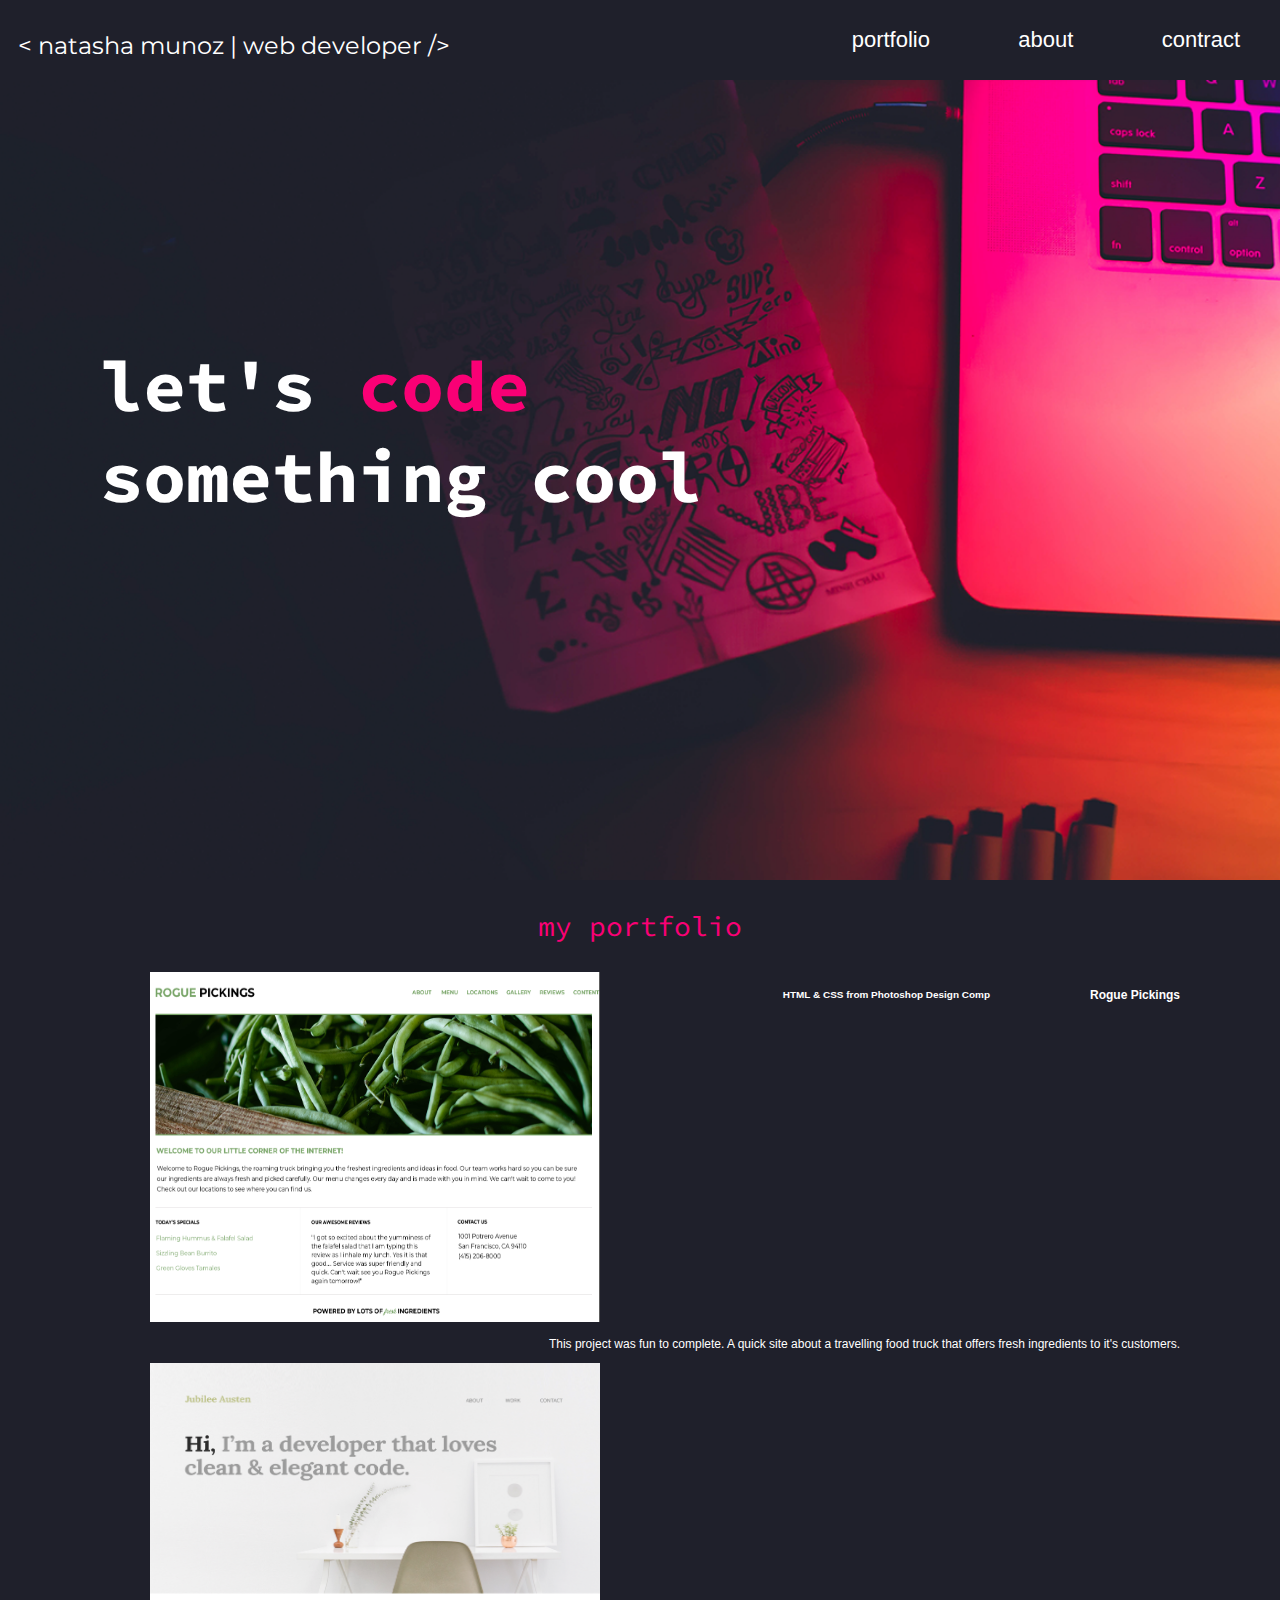
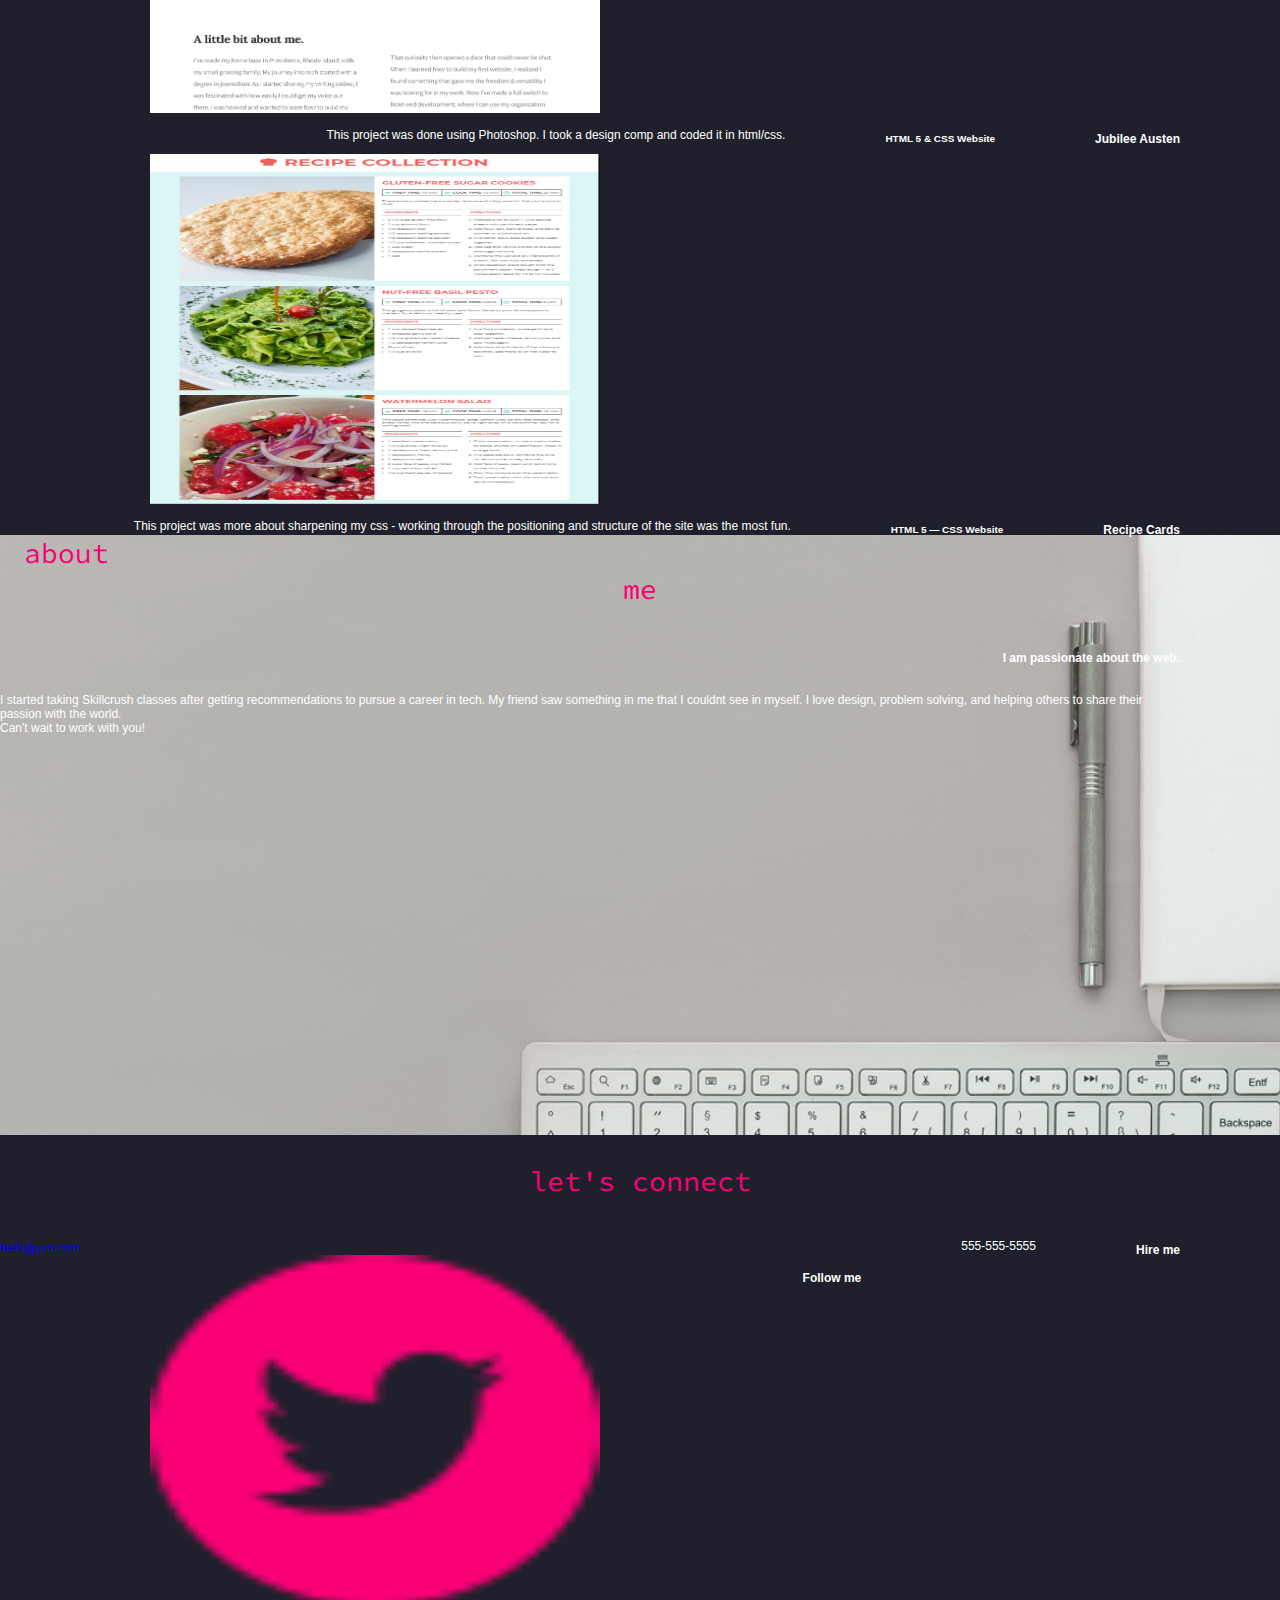
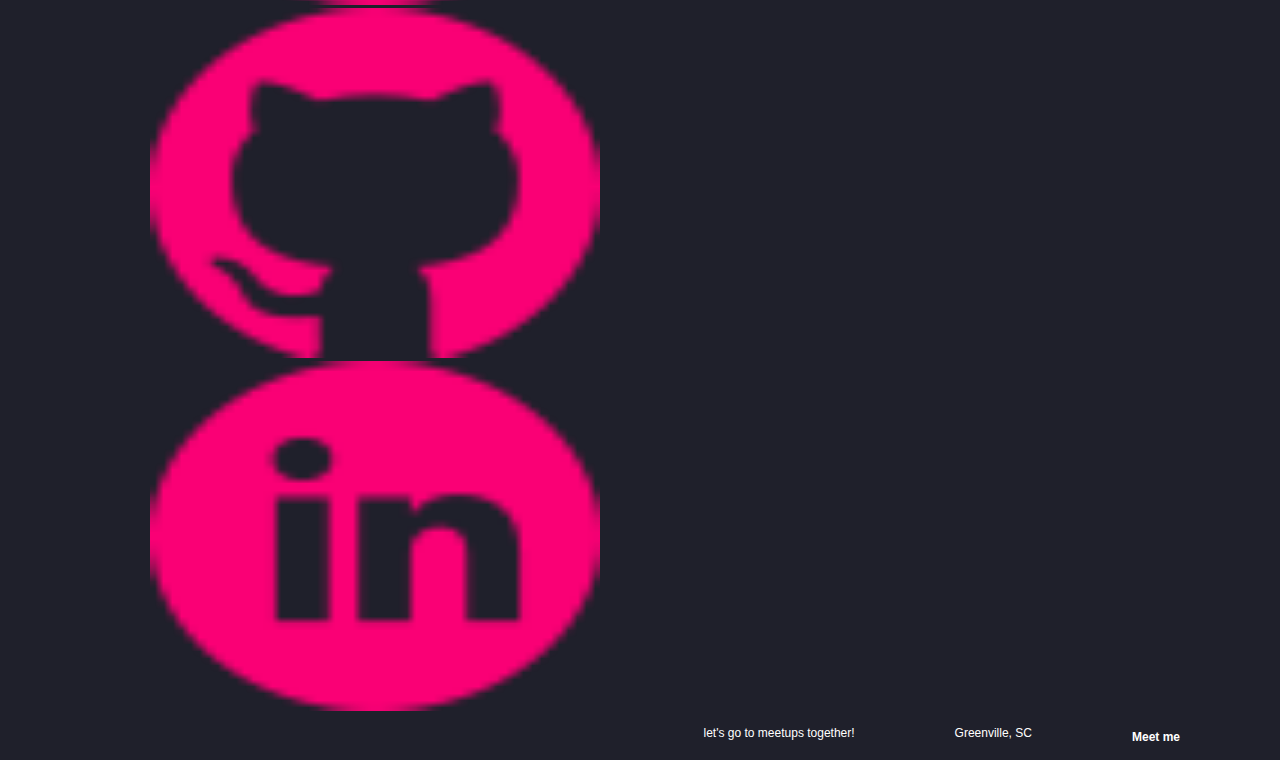
==== index.html @ 758e13ab "first commit" ====
<!doctype html>
<html>
    <head>
        <title>My Portfolio</title>
        <link rel="stylesheet" href="css/main.css">
        <link rel="stylesheet" href="css/normalize.css">
        <link href="https://fonts.googleapis.com/css2?family=Montserrat:wght@200;400;700&display=swap" rel="stylesheet">
        <link href="https://fonts.googleapis.com/css2?family=Source+Code+Pro:wght@300;400;600&display=swap" rel="stylesheet">
    </head>

    <body>
    <header>
        <h1>&lt; natasha munoz | web developer /&gt;</h1>
        <nav>
            <ul>
                <li><a href="#portfolio">portfolio</a></li>
                <li><a href="#about">about</a></li>
                <li><a href="#contact">contract</a></li>
            </ul>
        </nav>
    </header>

            <div id="full">
                <h2>let's <span>code</span><br> something cool</h2>
            </div>

            <div id="portfolio">
                <div class="full">
                    <h3>my portfolio</h3>
                </div>

                <div class="half">
                    <div class="rogue">
                        <img src="img/rogue1.png" alt="rogue site">
                        <h4>Rogue Pickings</h4>
                        <h5>HTML & CSS from Photoshop Design Comp</h5>
                        <p>This project was fun to complete. A quick site about a travelling food truck that offers fresh ingredients to it's customers.</p>
                    </div>
                </div>
                <div class="right">
                    <div class="half">
                        <img src="img/jubilee1.png" alt="site image">
                    </div>
                    <div class="half">
                        <h4>Jubilee Austen</h4>
                        <h5>HTML 5 &amp; CSS Website</h5>
                        <p>This project was done using Photoshop. I took a design comp and coded it in html/css.</p>
                    </div>
                </div>
                <div class="left">
                    <div class="half"></div>
                    <img src="img/recipe1.png" alt="site image">
                </div>
                <div class="half">
                    <h4>Recipe Cards</h4>
                    <h5>HTML 5 &mdash; CSS Website</h5>
                    <p>This project was more about sharpening my css - working through the positioning and structure of the site was the most fun.</p>
                </div>
            </div>

            <div id="about">
                <div class="about">
                    <h3>about me</h3>
                    <h4>I am passionate about the web.</h4>
                    <p>I started taking Skillcrush classes after getting recommendations to pursue a career in tech. My friend saw something in me that I couldnt see in myself. I love design, problem solving, and helping others to share their passion with the world. <br>Can't wait to work with you!</p>
                </div>
            </div>

            <div id="contact">
                <div class="contact">
                    <h3>let's connect</h3>
                </div>
                <div class="third">
                    <h4>Hire me</h4>
                    <p>555-555-5555</p><br>
                    <a href="#">hello@nm.com</a>
                </div>
                <div class="third">
                    <h4>Follow me</h4>
                    <li><img src="img/twitter.png" alt="twitter icon"></li>
                    <li><img src="img/git.png" alt="github icon"></li>
                    <li><img src="img/linkedin.png" alt="linkedin icon"></li>
                </div>
                <div class="third">
                    <h4>Meet me</h4>
                    <p>Greenville, SC</p>
                    <p>let's go to meetups together!</p>
                </div>
            </div>
        </div>


    </body>
</html>
---- css/main.css ----
body {
    background-color: #1f202b;
    color:white;
    font-size: 12px;
}

h1 {
    font-family: 'Montserrat', sans-serif;
    float: left;
    padding-left: 18px;
    font-weight: normal;

}

nav {
    float: right;
}

header {
    display: inline;
    text-decoration: none;
    height: 50px;
    background-color: #1f202b;
    margin: 15px 0;
}

nav ul {
    list-style: none;
}

nav ul li{
    display: inline-block;
    font-size: 22px;
    font-weight: normal;
}

nav a {
    color: #fff;
    text-decoration: none;
    padding: 0 40px 0 45px;
}

nav a:hover {
    color:#55d6aa;
}

#full {
    background-image: url(../img/hero.png);
    background-size: cover;
    height: 800px;
    margin-top: 0px;
    width: 100%;
}

h2 {
    font-family: 'Source Code Pro', monospace;
    font-size: 72px;
    float: left;
    padding-left:100px;
    padding-top: 200px;
}

span {
    color:#fa0075;
}

h3 {
    color: #fa0075;
    font-family: 'Source Code Pro', monospace;
    font-size: 28px;
    font-weight: normal;
    text-align: center;
}

img {
    height: 350px;
    width: 450px;
    padding-left: 150px;
}

h4, h5, p {
    float: right;
    padding-right: 100px;
}

.about {
    background-image: url(../img/about.png);
    background-size: cover;
    height: 600px;
}
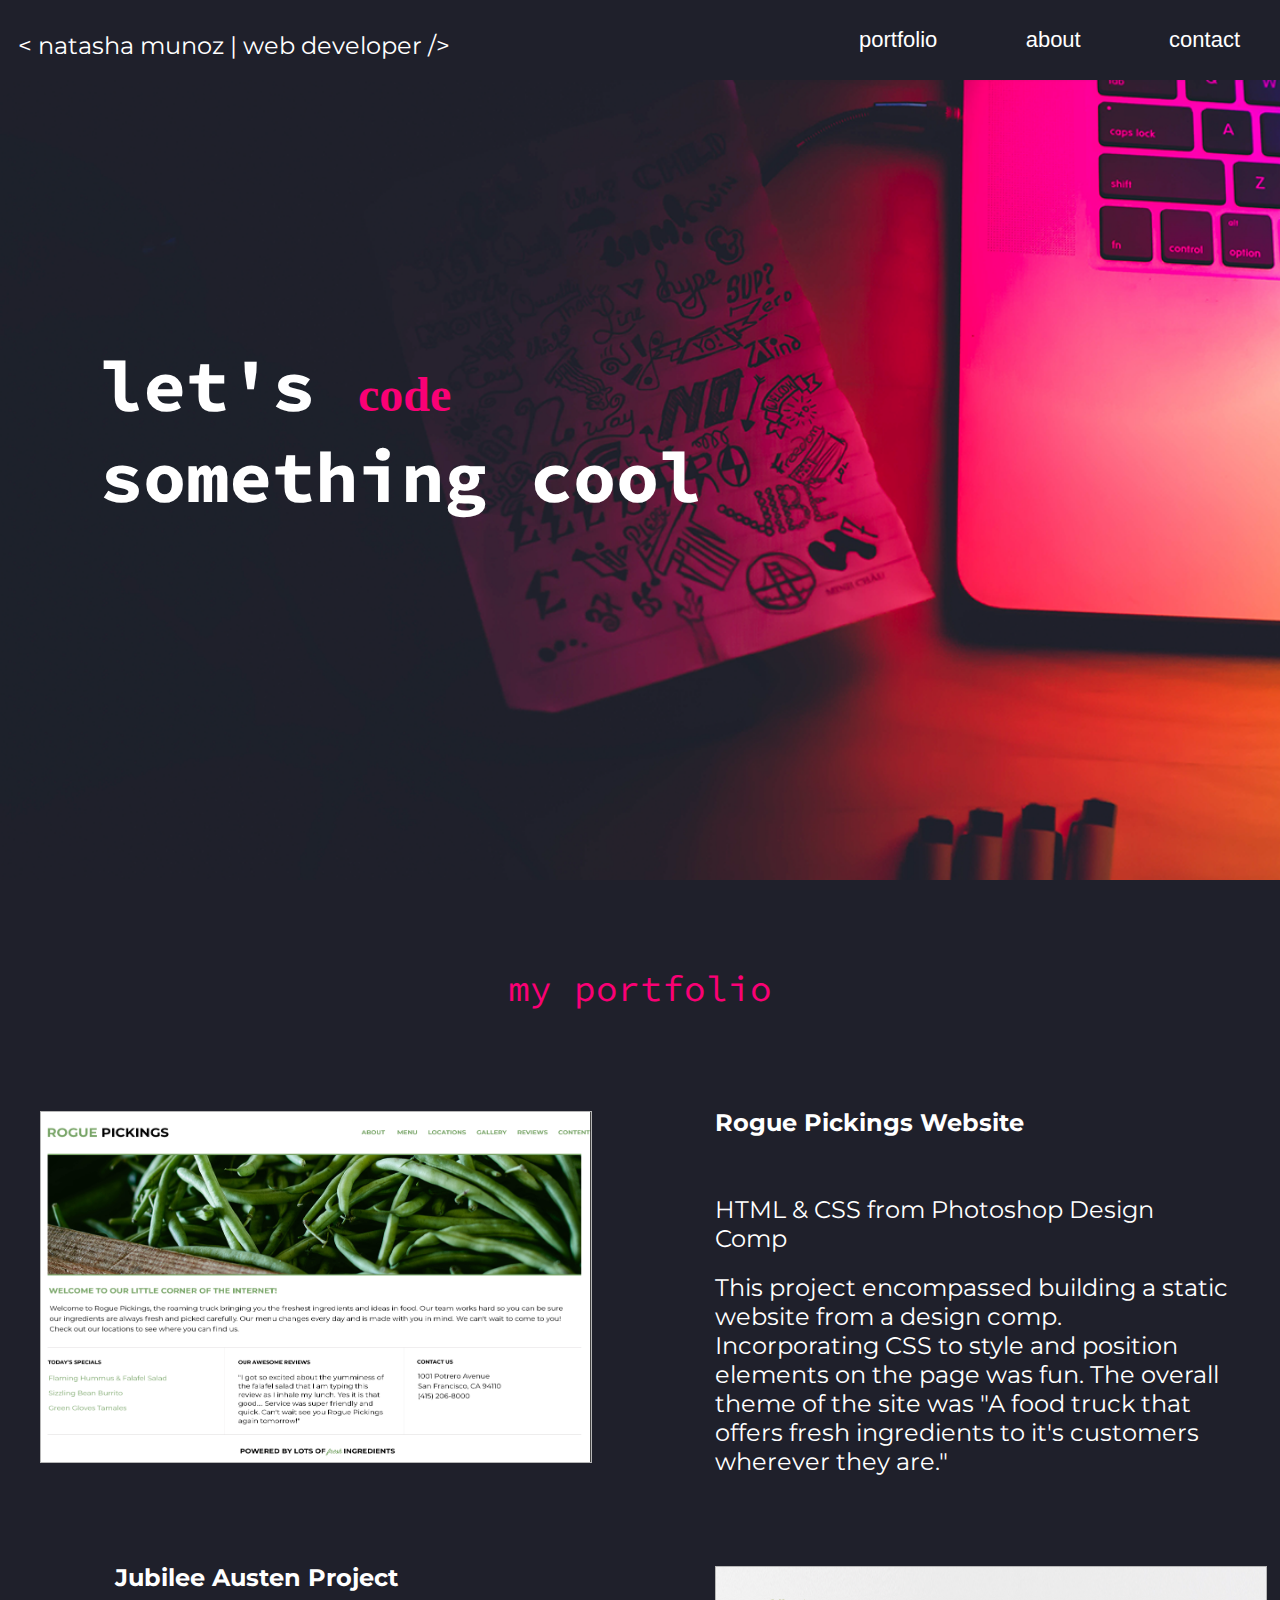
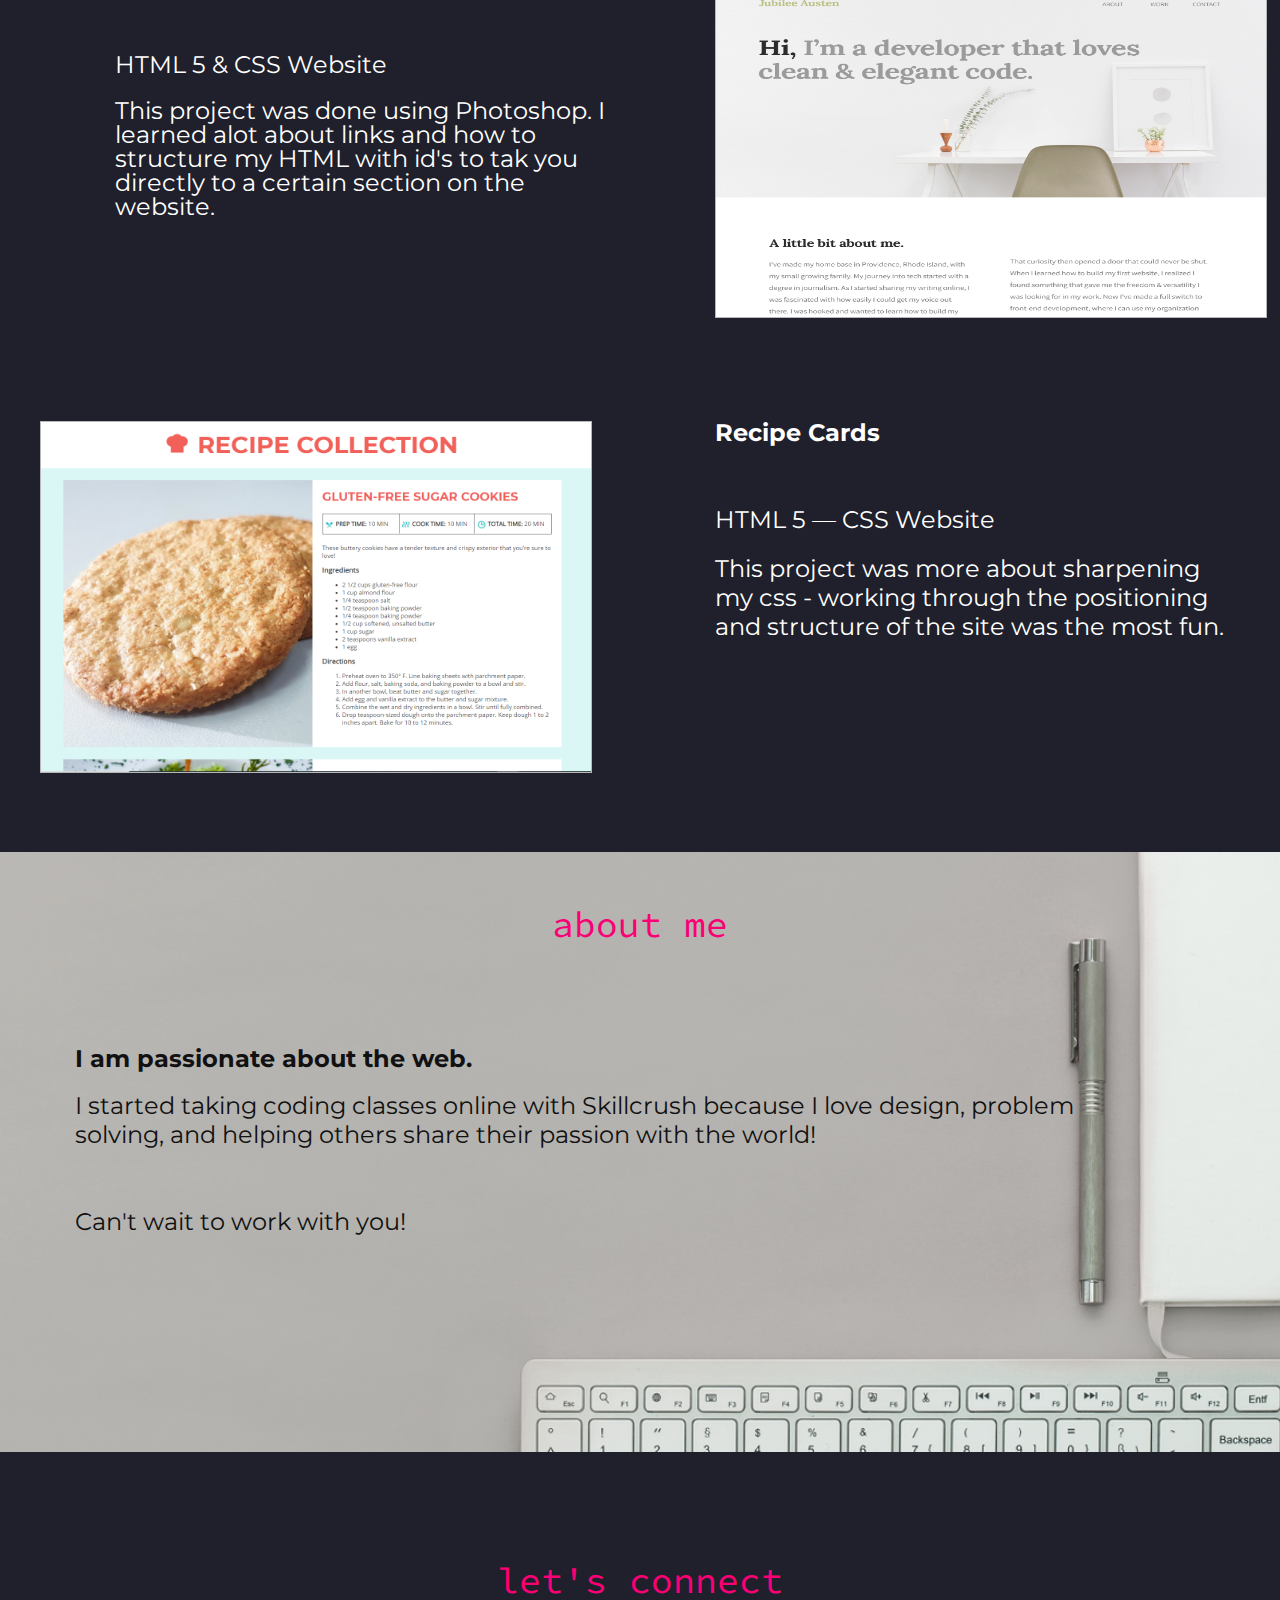
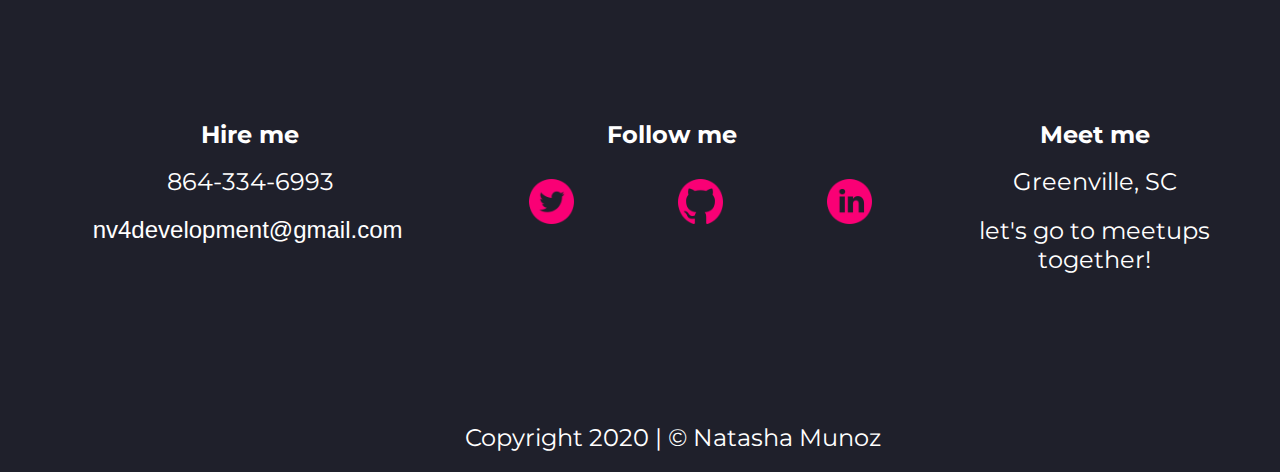
==== commit 3e15896a: "completed styling and added about page link" ====
--- a/index.html
+++ b/index.html
@@ -1,21 +1,22 @@
 <!doctype html>
-<html>
+<html lang="en">
+
     <head>
         <title>My Portfolio</title>
-        <link rel="stylesheet" href="css/main.css">
         <link rel="stylesheet" href="css/normalize.css">
+        <link rel="stylesheet" href="css/main.css">        
         <link href="https://fonts.googleapis.com/css2?family=Montserrat:wght@200;400;700&display=swap" rel="stylesheet">
         <link href="https://fonts.googleapis.com/css2?family=Source+Code+Pro:wght@300;400;600&display=swap" rel="stylesheet">
     </head>
 
     <body>
     <header>
-        <h1>&lt; natasha munoz | web developer /&gt;</h1>
+        <a href="#"><h1>&lt; natasha munoz | web developer /&gt;</h1></a>
         <nav>
             <ul>
                 <li><a href="#portfolio">portfolio</a></li>
-                <li><a href="#about">about</a></li>
-                <li><a href="#contact">contract</a></li>
+                <li><a href="about/index.html">about</a></li>
+                <li><a href="#connect">contact</a></li>
             </ul>
         </nav>
     </header>
@@ -24,71 +25,85 @@
                 <h2>let's <span>code</span><br> something cool</h2>
             </div>
 
-            <div id="portfolio">
+            <section id="portfolio">
                 <div class="full">
                     <h3>my portfolio</h3>
                 </div>
 
-                <div class="half">
-                    <div class="rogue">
-                        <img src="img/rogue1.png" alt="rogue site">
-                        <h4>Rogue Pickings</h4>
+                <div class="wrapper">
+                    <div class="half">
+                    <a href="https://nmunoz0923.github.io/responsiveRogue/" target="_blank">
+                        <img src="img/rogue1.png" alt="rogue site"></a>
+                    </div>
+                    <div class="half">
+                        <h4>Rogue Pickings Website</h4><br>
                         <h5>HTML & CSS from Photoshop Design Comp</h5>
-                        <p>This project was fun to complete. A quick site about a travelling food truck that offers fresh ingredients to it's customers.</p>
+                        <p>This project encompassed building a static website from a design comp. Incorporating CSS to style and position elements on the page was fun. The overall theme of the site was "A food truck that offers fresh ingredients to it's customers wherever they are."</p>
                     </div>
                 </div>
-                <div class="right">
+
+                <div class="wrapper-right">
+                        <div class="half-r">
+                            <a href="https://nmunoz0923.github.io/jubilee-austen/"  target="_blank">
+                            <img src="img/jubilee1.png" alt="site image"></a>
+                        </div>
+                        <div class="half-r">
+                            <h4>Jubilee Austen Project</h4>
+                            <div class="half-r">
+                                <h5>HTML 5 &amp; CSS Website</h5><br>
+                                <p class="left">This project was done using Photoshop. I learned alot about links and how to structure my HTML with id's to tak you directly to a certain section on the website.</p>
+                            </div>
+                        </div>
+                </div>
+
+                <div class="wrapper">
                     <div class="half">
-                        <img src="img/jubilee1.png" alt="site image">
+                        <a href="https://nmunoz0923.github.io/recipes/" target="_blank">
+                        <img src="img/recipe.png" alt="site image"></a>
                     </div>
                     <div class="half">
-                        <h4>Jubilee Austen</h4>
-                        <h5>HTML 5 &amp; CSS Website</h5>
-                        <p>This project was done using Photoshop. I took a design comp and coded it in html/css.</p>
+                        <h4>Recipe Cards</h4>
+                        <h5>HTML 5 &mdash; CSS Website</h5>
+                        <p>This project was more about sharpening my css - working through the positioning and structure of the site was the most fun.</p>
                     </div>
                 </div>
-                <div class="left">
-                    <div class="half"></div>
-                    <img src="img/recipe1.png" alt="site image">
+            </section>
+
+            <section id="about">
+                <div class="aboutme">
+                    <h3>about me</h3>
+                    <h4 class="say">I am passionate about the web.</h4>
+                    <p class="say">I started taking coding classes online with Skillcrush because I love design, problem solving, and helping others share their passion with the world! <br><br><br>Can't wait to work with you!</p>
                 </div>
-                <div class="half">
-                    <h4>Recipe Cards</h4>
-                    <h5>HTML 5 &mdash; CSS Website</h5>
-                    <p>This project was more about sharpening my css - working through the positioning and structure of the site was the most fun.</p>
-                </div>
-            </div>
+            </section>
 
-            <div id="about">
-                <div class="about">
-                    <h3>about me</h3>
-                    <h4>I am passionate about the web.</h4>
-                    <p>I started taking Skillcrush classes after getting recommendations to pursue a career in tech. My friend saw something in me that I couldnt see in myself. I love design, problem solving, and helping others to share their passion with the world. <br>Can't wait to work with you!</p>
-                </div>
-            </div>
-
-            <div id="contact">
+            <footer id="connect">
                 <div class="contact">
                     <h3>let's connect</h3>
                 </div>
-                <div class="third">
-                    <h4>Hire me</h4>
-                    <p>555-555-5555</p><br>
-                    <a href="#">hello@nm.com</a>
-                </div>
-                <div class="third">
-                    <h4>Follow me</h4>
-                    <li><img src="img/twitter.png" alt="twitter icon"></li>
-                    <li><img src="img/git.png" alt="github icon"></li>
-                    <li><img src="img/linkedin.png" alt="linkedin icon"></li>
-                </div>
+                <div class="flex">
+                    <div class="third">
+                        <h4>Hire me</h4>
+                        <p>864-334-6993</p>
+                        <a href="#">nv4development@gmail.com</a>
+                    </div>
+                    <div class="third">
+                        <h4>Follow me</h4>
+                        <ul class="icons">
+                            <li><a href="twitter.com"><img src="img/twitter.png" alt="twitter icon"></a></a></li>
+                            <li><a href="https://github.com/nmunoz0923"><img src="img/git.png" alt="github icon"></a></li>
+                            <li><a href="https://www.linkedin.com/in/natashamunoz/"><img src="img/linkedin.png" alt="linkedin icon"></a></li>
+                        </ul>
+                    </div>
                 <div class="third">
                     <h4>Meet me</h4>
                     <p>Greenville, SC</p>
                     <p>let's go to meetups together!</p>
                 </div>
-            </div>
-        </div>
-
-
+                </div>
+                <div class="copy">
+                    <p>Copyright 2020 | &copy; Natasha Munoz</p>
+                </div>
+            </footer>
     </body>
 </html>
--- a/css/main.css
+++ b/css/main.css
@@ -1,15 +1,33 @@
+/****Base Styles****/
+
+.wrapper {
+    max-width: 1200px;
+    margin: 0 auto;
+}
+
 body {
     background-color: #1f202b;
     color:white;
     font-size: 12px;
 }
 
+.wrapper-right { 
+    max-width: 1200px;
+    margin: 0 auto;
+}
+.half-r {
+    width: 600px;
+    float: left;
+}
+
+/***** Header *****/
+
 h1 {
     font-family: 'Montserrat', sans-serif;
     float: left;
     padding-left: 18px;
     font-weight: normal;
-
+    color:#fff;
 }
 
 nav {
@@ -17,13 +35,16 @@
 }
 
 header {
-    display: inline;
     text-decoration: none;
     height: 50px;
     background-color: #1f202b;
     margin: 15px 0;
 }
 
+header h1:hover {
+    color:#55d6aa;
+}
+
 nav ul {
     list-style: none;
 }
@@ -41,14 +62,15 @@
 }
 
 nav a:hover {
-    color:#55d6aa;
-}
+    color:#fa0075;
+}
+
+/***** Hero *****/
 
 #full {
     background-image: url(../img/hero.png);
     background-size: cover;
     height: 800px;
-    margin-top: 0px;
     width: 100%;
 }
 
@@ -64,27 +86,186 @@
     color:#fa0075;
 }
 
+/****Portfolio *****/
+
+#portfolio {
+    height: 1500px;
+}
+
 h3 {
     color: #fa0075;
     font-family: 'Source Code Pro', monospace;
-    font-size: 28px;
+    font-size: 36px;
     font-weight: normal;
     text-align: center;
+    margin-bottom: 100px;
+    padding-top: 50px;
+}
+
+.wrapper {
+    clear:both;
+    vertical-align: middle;
+}
+
+.wrapper-right {
+    clear:both;
 }
 
 img {
     height: 350px;
-    width: 450px;
-    padding-left: 150px;
+    width: 550px;
+    margin-left: 75px;
+    margin-bottom: 100px;
+    border:1px solid #b7b7b7;
+}
+
+.half-r {
+    width: 600px;
+    float: right;
+}
+
+.left {
+    font-size: 24px;
+    font-weight: normal;
+    font-family: 'Montserrat';
+    line-height: 24px;
+}
+
+.half img {
+    padding: 0px;
+    margin: 0px 0px 100px 0px;
+}
+
+.half{
+    width: 600px;
+    float: left;
+}
+
+h4 {
+    font-size: 24px;
+    font-weight: bold;
+    font-family: 'Montserrat';
+    line-height: 24px;
+    padding-bottom: 20px;
+    padding-left: 75px;
+}
+
+h5 {
+    padding-top: 40px;
+}
+
+h5, p {
+    font-family: 'Montserrat';
+    font-size: 24px;
+    font-weight: normal;
+    padding-bottom: 20px;
+    padding-left: 75px;
 }
 
 h4, h5, p {
-    float: right;
-    padding-right: 100px;
-}
-
-.about {
+    float: left;
+    padding-right: 10px;
+    margin: 0;
+}
+
+/****About Me****/
+
+#about {
     background-image: url(../img/about.png);
     background-size: cover;
     height: 600px;
+}
+
+.say {
+    color:#111;
+    width: 1000px;
+}
+
+/****Footer****/
+
+.third {
+    display:flex;
+    flex-direction: column;
+    width: 33%;
+    text-align:center;
+    height: 300px;
+    float: left;
+}
+
+.third a {
+    color:#fff;
+    font-size: 24px;
+    text-decoration: none;
+    padding-left: 60px;
+}
+
+.third a:hover {
+    color:#55d6aa;
+}
+
+.flex {
+    display:flex;
+    justify-content: center;
+    align-items:center;
+}
+
+.contact {
+    text-align: center;
+    padding: 20px;
+}
+
+#connect ul li {
+    display: inline-block;
+    margin-right:44px;
+}
+
+#connect .icons {
+    display:flex;
+    justify-content: space-around;
+}
+
+.icons img{
+    border:none;
+}
+
+#connect img {
+    width: 45px;
+    margin: 0;
+    padding: 0;
+    height: 45px;
+}
+
+.copy {
+    width: 100%;
+    display:flex;
+    justify-content:center;
+}
+
+/*****about page*****/
+
+.bio {
+    width: 800px;
+    align-content: center;
+    margin-left: 350px;
+    text-align:center;
+}
+
+.content {
+    font-size: 36px;
+}
+
+span {
+    font-family: 'Bilbo', cursive;
+    font-size: 48px;
+}
+
+.cafe img{
+    margin-top: 30px;
+}
+
+.aboutpage {
+    width: 100%;
+    background-color: #111;
+    text-align:center;
+    margin: 0;
 }